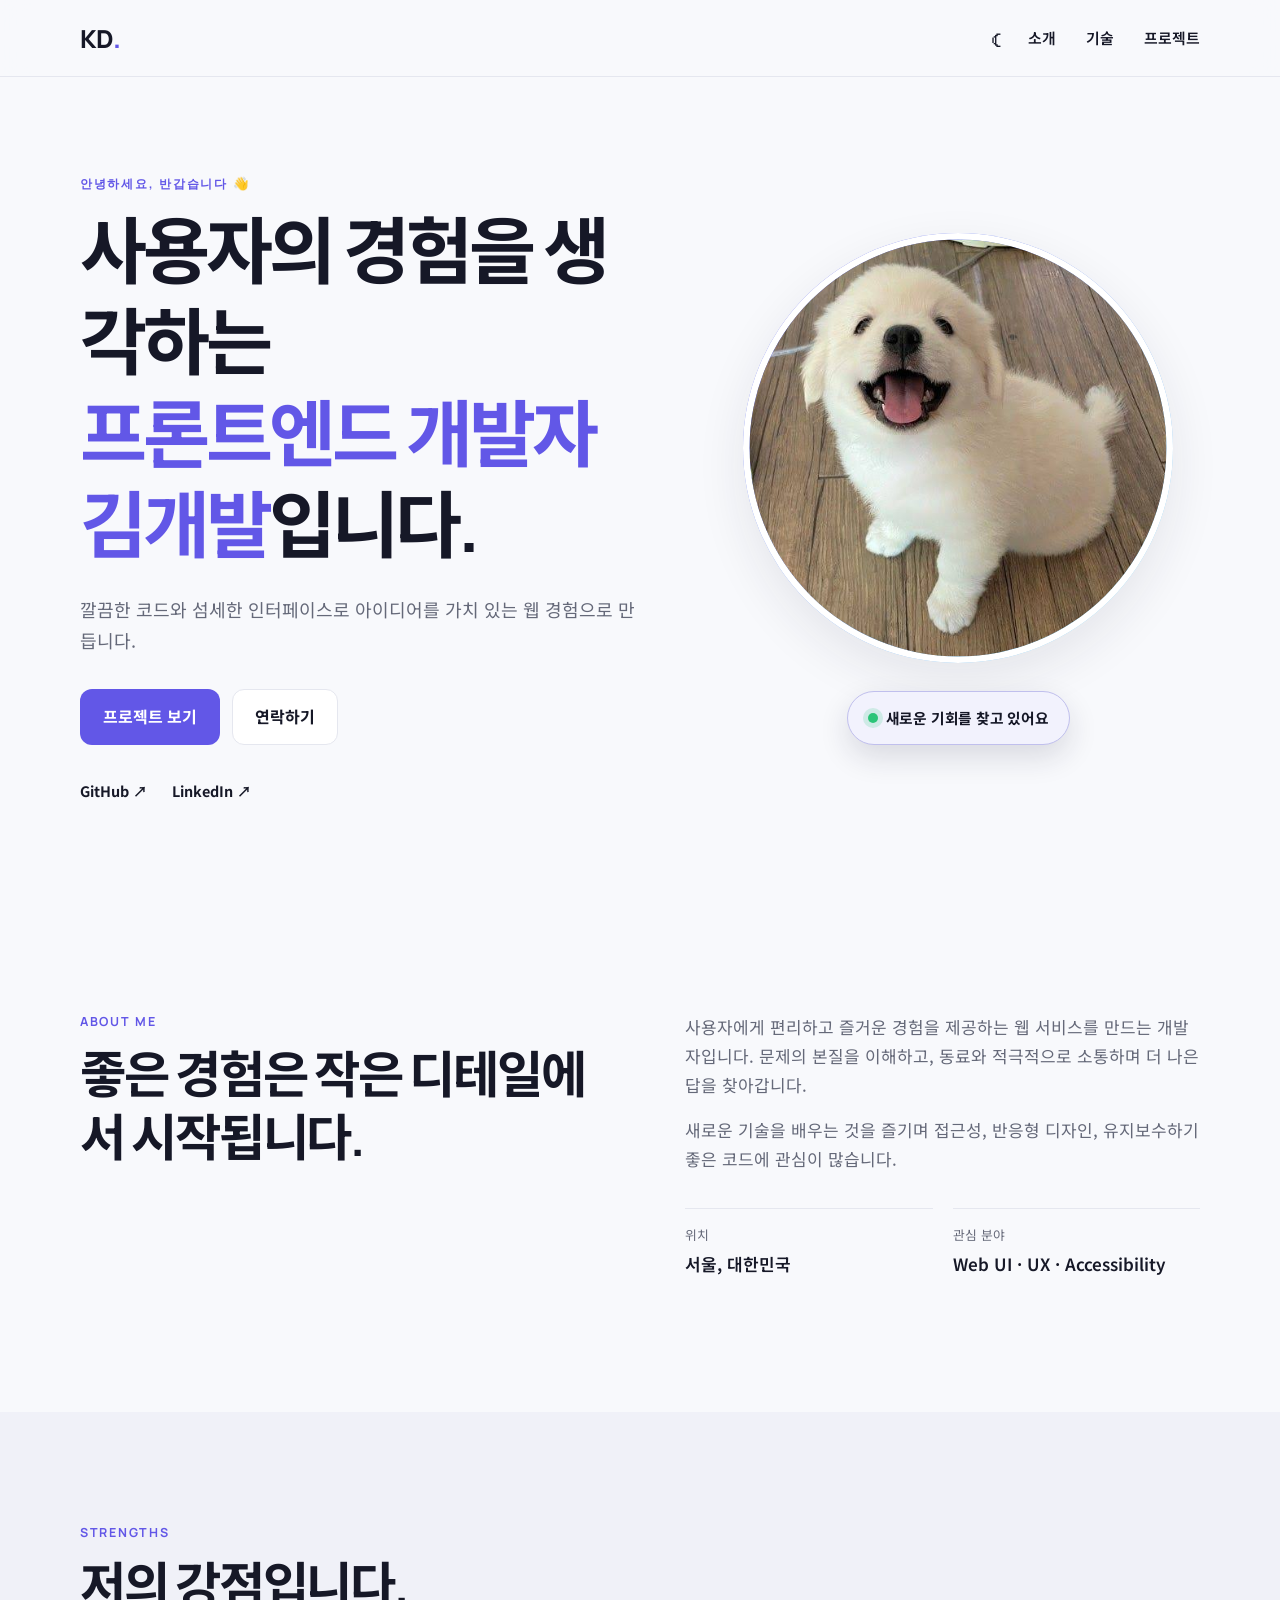
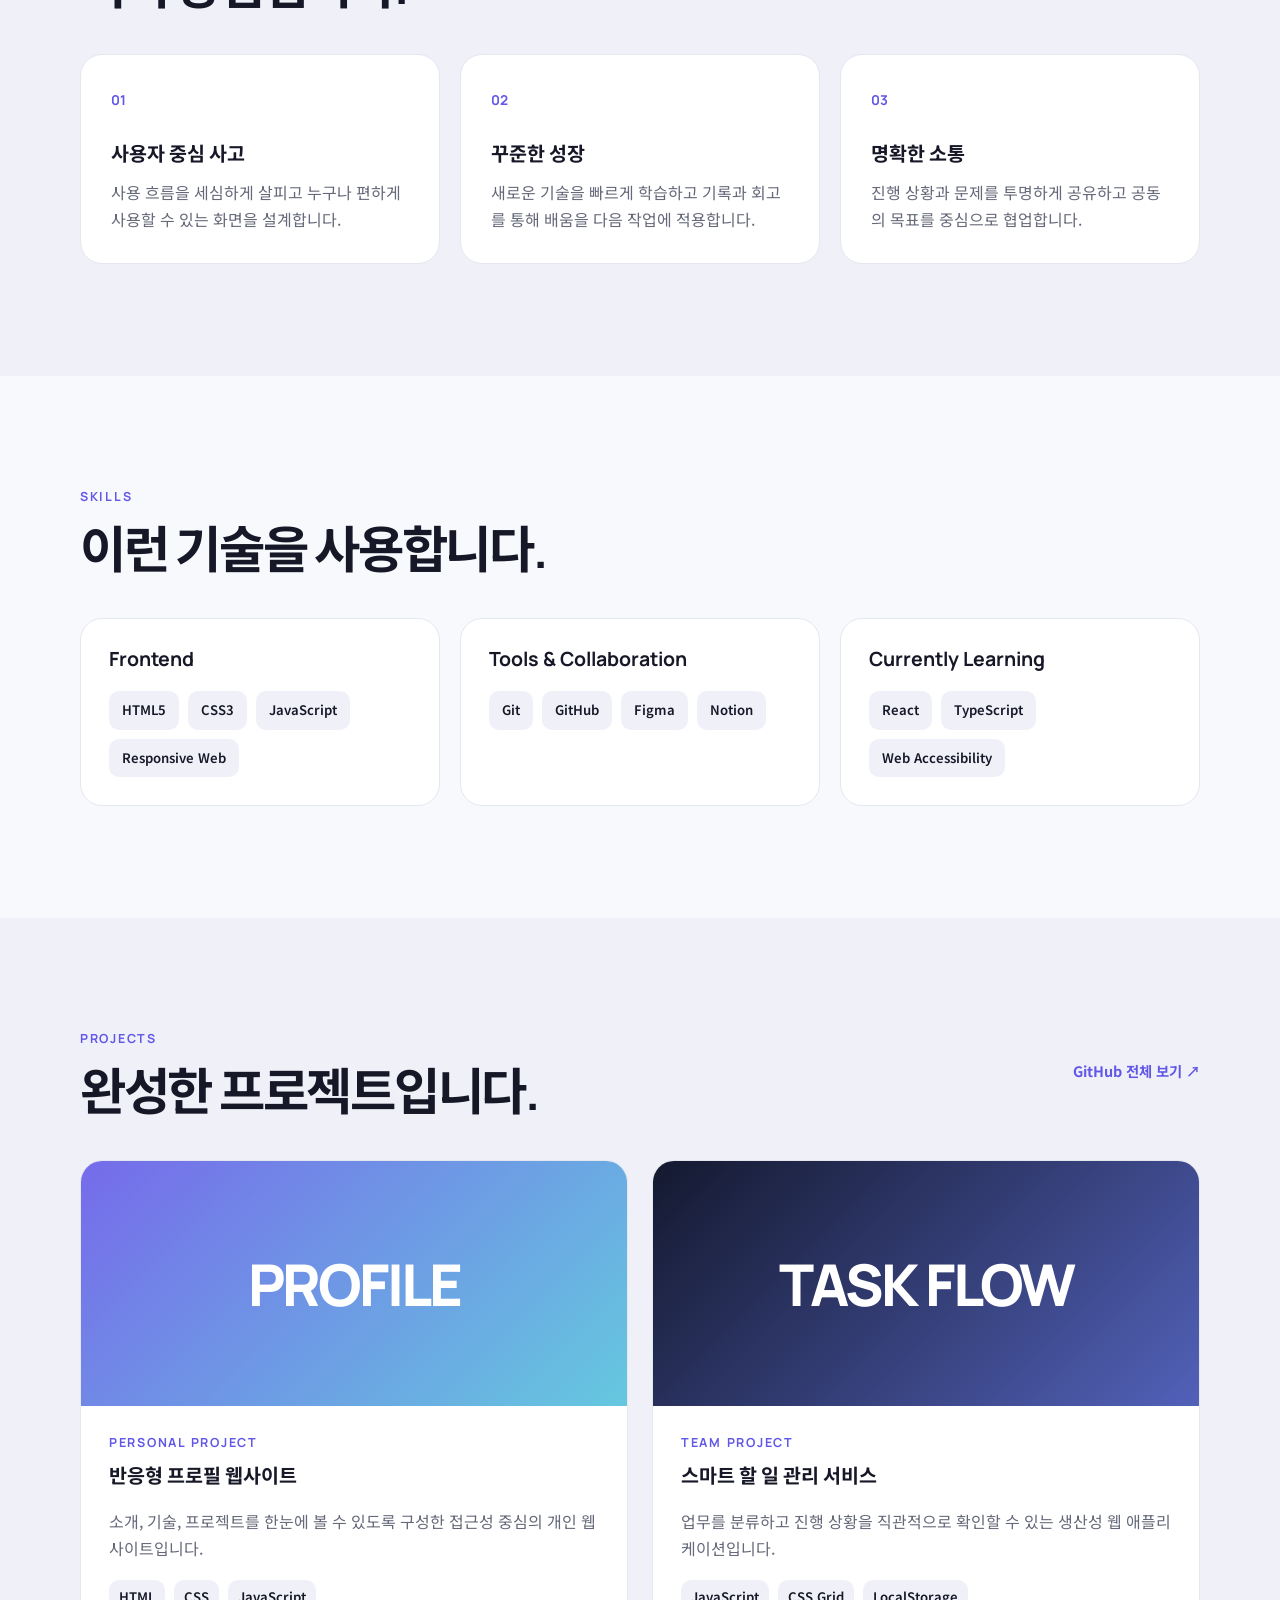
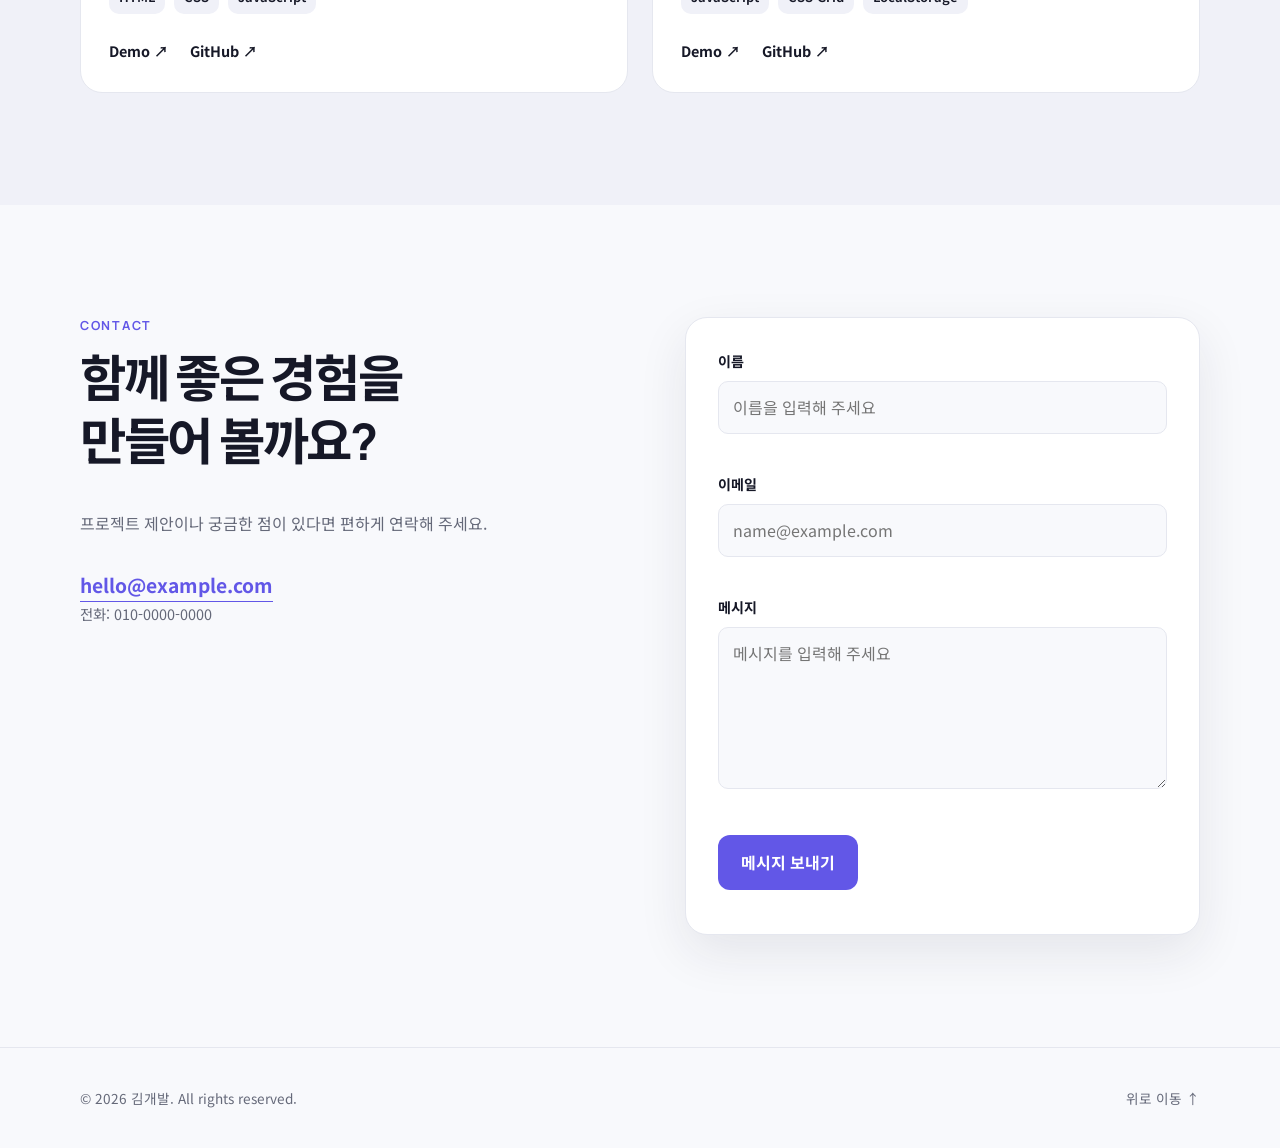
==== index.html @ 70e01d8c "Move GitHub Pages files to repository root" ====
<!doctype html>
<html lang="ko">
<head>
  <meta charset="UTF-8">
  <meta name="viewport" content="width=device-width, initial-scale=1.0">
  <meta name="description" content="프론트엔드 개발자 김개발의 개인 프로필과 프로젝트를 소개합니다.">
  <title>김개발 | Frontend Developer</title>
  <link rel="stylesheet" href="css/style.css">
  <script src="js/script.js" defer></script>
</head>
<body>
  <a class="skip-link" href="#main">본문으로 바로가기</a>
  <header class="site-header">
    <nav class="nav container" aria-label="주요 메뉴">
      <a class="logo" href="#home" aria-label="페이지 처음으로">KD<span>.</span></a>
      <button class="theme-toggle" type="button" aria-label="다크 모드로 변경" title="테마 변경">☾</button>
      <button class="menu-toggle" type="button" aria-expanded="false" aria-controls="nav-list">
        <span class="sr-only">메뉴 열기</span><span></span><span></span><span></span>
      </button>
      <ul class="nav-list" id="nav-list">
        <li><a href="about.html">소개</a></li>
        <li><a href="skills.html">기술</a></li>
        <li><a href="projects.html">프로젝트</a></li>
      </ul>
    </nav>
  </header>

  <main id="main">
    <section class="hero" id="home">
      <div class="container hero-grid">
        <div class="hero-copy">
          <p class="eyebrow">안녕하세요, 반갑습니다 👋</p>
          <h1>사용자의 경험을 생각하는<br><span>프론트엔드 개발자 김개발</span>입니다.</h1>
          <p class="hero-description">깔끔한 코드와 섬세한 인터페이스로 아이디어를 가치 있는 웹 경험으로 만듭니다.</p>
          <div class="hero-actions">
            <a class="button primary" href="#projects">프로젝트 보기</a>
            <a class="button secondary" href="#contact">연락하기</a>
          </div>
          <div class="social-links" aria-label="소셜 링크">
            <a href="https://github.com/your-id" target="_blank" rel="noreferrer">GitHub <span aria-hidden="true">↗</span></a>
            <a href="https://www.linkedin.com/" target="_blank" rel="noreferrer">LinkedIn <span aria-hidden="true">↗</span></a>
          </div>
        </div>
        <div class="profile-visual">
          <div class="profile-ring"><img class="profile-avatar" src="assets/images/profile.jpeg" alt="웃고 있는 흰색 강아지 프로필 사진"></div>
          <span class="status"><i></i> 새로운 기회를 찾고 있어요</span>
        </div>
      </div>
    </section>

    <section class="section" id="about">
      <div class="container two-column">
        <div><p class="section-label">ABOUT ME</p><h2>좋은 경험은 작은 디테일에서 시작됩니다.</h2></div>
        <div class="about-copy">
          <p>사용자에게 편리하고 즐거운 경험을 제공하는 웹 서비스를 만드는 개발자입니다. 문제의 본질을 이해하고, 동료와 적극적으로 소통하며 더 나은 답을 찾아갑니다.</p>
          <p>새로운 기술을 배우는 것을 즐기며 접근성, 반응형 디자인, 유지보수하기 좋은 코드에 관심이 많습니다.</p>
          <dl class="quick-info"><div><dt>위치</dt><dd>서울, 대한민국</dd></div><div><dt>관심 분야</dt><dd>Web UI · UX · Accessibility</dd></div></dl>
        </div>
      </div>
    </section>

    <section class="section tinted" id="strengths">
      <div class="container"><p class="section-label">STRENGTHS</p><h2>저의 강점입니다.</h2>
        <div class="card-grid strengths">
          <article class="card"><span class="card-number">01</span><h3>사용자 중심 사고</h3><p>사용 흐름을 세심하게 살피고 누구나 편하게 사용할 수 있는 화면을 설계합니다.</p></article>
          <article class="card"><span class="card-number">02</span><h3>꾸준한 성장</h3><p>새로운 기술을 빠르게 학습하고 기록과 회고를 통해 배움을 다음 작업에 적용합니다.</p></article>
          <article class="card"><span class="card-number">03</span><h3>명확한 소통</h3><p>진행 상황과 문제를 투명하게 공유하고 공동의 목표를 중심으로 협업합니다.</p></article>
        </div>
      </div>
    </section>

    <section class="section" id="skills">
      <div class="container"><p class="section-label">SKILLS</p><h2>이런 기술을 사용합니다.</h2>
        <div class="skill-groups">
          <article><h3>Frontend</h3><ul class="tag-list"><li>HTML5</li><li>CSS3</li><li>JavaScript</li><li>Responsive Web</li></ul></article>
          <article><h3>Tools & Collaboration</h3><ul class="tag-list"><li>Git</li><li>GitHub</li><li>Figma</li><li>Notion</li></ul></article>
          <article><h3>Currently Learning</h3><ul class="tag-list"><li>React</li><li>TypeScript</li><li>Web Accessibility</li></ul></article>
        </div>
      </div>
    </section>

    <section class="section tinted" id="projects">
      <div class="container"><p class="section-label">PROJECTS</p><div class="section-heading"><h2>완성한 프로젝트입니다.</h2><a href="https://github.com/your-id" target="_blank" rel="noreferrer">GitHub 전체 보기 ↗</a></div>
        <div class="project-grid">
          <article class="project-card"><div class="project-preview preview-one"><span>PROFILE</span></div><div class="project-body"><p class="project-type">PERSONAL PROJECT</p><h3>반응형 프로필 웹사이트</h3><p>소개, 기술, 프로젝트를 한눈에 볼 수 있도록 구성한 접근성 중심의 개인 웹사이트입니다.</p><ul class="tag-list small"><li>HTML</li><li>CSS</li><li>JavaScript</li></ul><div class="project-links"><a href="#home">Demo ↗</a><a href="https://github.com/your-id" target="_blank" rel="noreferrer">GitHub ↗</a></div></div></article>
          <article class="project-card"><div class="project-preview preview-two"><span>TASK FLOW</span></div><div class="project-body"><p class="project-type">TEAM PROJECT</p><h3>스마트 할 일 관리 서비스</h3><p>업무를 분류하고 진행 상황을 직관적으로 확인할 수 있는 생산성 웹 애플리케이션입니다.</p><ul class="tag-list small"><li>JavaScript</li><li>CSS Grid</li><li>LocalStorage</li></ul><div class="project-links"><a href="#projects">Demo ↗</a><a href="https://github.com/your-id" target="_blank" rel="noreferrer">GitHub ↗</a></div></div></article>
        </div>
      </div>
    </section>

    <section class="section contact" id="contact">
      <div class="container contact-grid">
        <div><p class="section-label">CONTACT</p><h2>함께 좋은 경험을<br>만들어 볼까요?</h2><p>프로젝트 제안이나 궁금한 점이 있다면 편하게 연락해 주세요.</p><a class="email-link" href="mailto:hello@example.com">hello@example.com</a><p class="contact-note">전화: 010-0000-0000</p></div>
        <form class="contact-form" id="contact-form" novalidate>
          <div class="field"><label for="name">이름</label><input id="name" name="name" type="text" autocomplete="name" placeholder="이름을 입력해 주세요" required><small class="error"></small></div>
          <div class="field"><label for="email">이메일</label><input id="email" name="email" type="email" autocomplete="email" placeholder="name@example.com" required><small class="error"></small></div>
          <div class="field"><label for="message">메시지</label><textarea id="message" name="message" rows="5" placeholder="메시지를 입력해 주세요" required></textarea><small class="error"></small></div>
          <button class="button primary" type="submit">메시지 보내기</button><p class="form-status" role="status" aria-live="polite"></p>
        </form>
      </div>
    </section>
  </main>

  <footer><div class="container footer-inner"><p>© <span id="year"></span> 김개발. All rights reserved.</p><a href="#home">위로 이동 ↑</a></div></footer>
</body>
</html>
---- css/style.css ----
@import url('https://fonts.googleapis.com/css2?family=Manrope:wght@500;600;700;800&family=Noto+Sans+KR:wght@400;500;600;700&display=swap');
:root{--bg:#f8f9fc;--surface:#fff;--text:#161827;--muted:#656979;--primary:#6257e7;--primary-dark:#493fc8;--line:#e5e7ef;--tint:#f0f1f8;--shadow:0 18px 50px rgba(29,31,58,.09);--radius:22px;--max:1120px}
[data-theme="dark"]{--bg:#10111a;--surface:#191b27;--text:#f4f5fb;--muted:#a8acbd;--primary:#928aff;--primary-dark:#aaa4ff;--line:#2b2e3d;--tint:#141620;--shadow:0 18px 50px rgba(0,0,0,.25)}
*{box-sizing:border-box}html{scroll-behavior:smooth;scroll-padding-top:80px}body{margin:0;background:var(--bg);color:var(--text);font-family:"Noto Sans KR",sans-serif;line-height:1.7}a{color:inherit;text-decoration:none}button,input,textarea{font:inherit}button{color:inherit}h1,h2,h3,p{margin-top:0}h1,h2,h3,.logo{font-family:Manrope,"Noto Sans KR",sans-serif;line-height:1.25}h1{font-size:clamp(2.35rem,5.7vw,4.85rem);letter-spacing:-.055em;margin-bottom:24px}h1 span{color:var(--primary)}h2{font-size:clamp(2rem,4vw,3.15rem);letter-spacing:-.045em;margin-bottom:38px}h3{font-size:1.22rem}.container{width:min(calc(100% - 40px),var(--max));margin:auto}.section{padding:112px 0}.tinted{background:var(--tint)}.section-label,.eyebrow,.project-type{font:700 .78rem Manrope,sans-serif;color:var(--primary);letter-spacing:.14em}.skip-link{position:fixed;z-index:100;top:8px;left:8px;background:var(--text);color:var(--bg);padding:10px;transform:translateY(-150%)}.skip-link:focus{transform:none}.site-header{position:sticky;top:0;z-index:20;background:color-mix(in srgb,var(--bg) 88%,transparent);border-bottom:1px solid var(--line);backdrop-filter:blur(14px)}.nav{height:76px;display:flex;align-items:center}.logo{font-size:1.55rem;font-weight:800;margin-right:auto}.logo span{color:var(--primary)}.nav-list{display:flex;gap:30px;list-style:none;margin:0 0 0 20px;padding:0;font-size:.93rem;font-weight:600}.nav-list a:hover,.nav-list a:focus-visible{color:var(--primary)}.theme-toggle,.menu-toggle{border:0;background:transparent;cursor:pointer}.theme-toggle{font-size:1.35rem;margin-left:25px}.menu-toggle{display:none;width:36px}.menu-toggle span:not(.sr-only){display:block;width:23px;height:2px;background:currentColor;margin:5px}.sr-only{position:absolute;width:1px;height:1px;overflow:hidden;clip:rect(0,0,0,0)}.hero{min-height:calc(100vh - 76px);display:grid;align-items:center;padding:85px 0}.hero-grid{display:grid;grid-template-columns:1.45fr .75fr;gap:80px;align-items:center}.hero-description{font-size:1.13rem;color:var(--muted);max-width:620px}.hero-actions{display:flex;gap:12px;margin:34px 0}.button{display:inline-flex;justify-content:center;align-items:center;border:1px solid transparent;border-radius:12px;padding:13px 22px;font-weight:700;cursor:pointer}.primary{background:var(--primary);color:#fff}.primary:hover{background:var(--primary-dark)}.secondary{border-color:var(--line);background:var(--surface)}.social-links{display:flex;gap:25px;font-size:.9rem;font-weight:700}.social-links a:hover{color:var(--primary)}.profile-visual{text-align:center}.profile-ring{width:min(330px,70vw);aspect-ratio:1;margin:auto;border-radius:42% 58% 61% 39% / 40% 41% 59% 60%;padding:12px;background:linear-gradient(135deg,var(--primary),#76d6ea);box-shadow:var(--shadow);animation:blob 9s ease-in-out infinite}.profile-avatar{height:100%;display:grid;place-items:center;border-radius:inherit;background:var(--surface);font:800 6rem Manrope;color:var(--primary)}.status{display:inline-flex;align-items:center;gap:8px;margin-top:25px;background:var(--surface);padding:10px 15px;border:1px solid var(--line);border-radius:30px;font-size:.8rem;box-shadow:var(--shadow)}.status i{width:8px;height:8px;border-radius:50%;background:#2bc478}.two-column{display:grid;grid-template-columns:1fr 1fr;gap:90px}.about-copy{font-size:1.06rem;color:var(--muted)}.quick-info{display:grid;grid-template-columns:1fr 1fr;gap:20px;margin-top:34px}.quick-info div{border-top:1px solid var(--line);padding-top:15px}.quick-info dt{font-size:.8rem}.quick-info dd{margin:4px 0;color:var(--text);font-weight:600}.card-grid{display:grid;grid-template-columns:repeat(3,1fr);gap:20px}.card{padding:30px;background:var(--surface);border:1px solid var(--line);border-radius:var(--radius);transition:.25s}.card:hover{transform:translateY(-6px);box-shadow:var(--shadow)}.card-number{color:var(--primary);font:700 .85rem Manrope}.card h3{margin:30px 0 12px}.card p{color:var(--muted);margin:0}.skill-groups{display:grid;grid-template-columns:repeat(3,1fr);gap:20px}.skill-groups article{padding:28px;border:1px solid var(--line);border-radius:var(--radius);background:var(--surface)}.tag-list{display:flex;flex-wrap:wrap;gap:9px;list-style:none;margin:18px 0 0;padding:0}.tag-list li{padding:8px 13px;border-radius:10px;background:var(--tint);font-size:.82rem;font-weight:600}.section-heading{display:flex;justify-content:space-between;align-items:start}.section-heading a{font-size:.9rem;color:var(--primary);font-weight:700}.project-grid{display:grid;grid-template-columns:repeat(2,1fr);gap:24px}.project-card{overflow:hidden;background:var(--surface);border:1px solid var(--line);border-radius:var(--radius)}.project-preview{height:245px;display:grid;place-items:center;font:800 clamp(2rem,5vw,3.6rem) Manrope;color:#fff;letter-spacing:-.05em}.preview-one{background:linear-gradient(135deg,#766bea,#65c8df)}.preview-two{background:linear-gradient(135deg,#14192f,#5261b9)}.project-body{padding:28px}.project-body>p:not(.project-type){color:var(--muted)}.small li{padding:6px 10px}.project-links{display:flex;gap:22px;margin-top:25px;font-weight:700;font-size:.9rem}.project-links a:hover{color:var(--primary)}.contact-grid{display:grid;grid-template-columns:1fr 1fr;gap:90px}.contact-grid>div>p:not(.section-label){color:var(--muted)}.email-link{display:inline-block;font-size:1.2rem;font-weight:700;color:var(--primary);border-bottom:1px solid;margin-top:15px}.contact-note{font-size:.9rem}.contact-form{background:var(--surface);padding:32px;border:1px solid var(--line);border-radius:var(--radius);box-shadow:var(--shadow)}.field{margin-bottom:19px}.field label{display:block;margin-bottom:7px;font-size:.88rem;font-weight:700}.field input,.field textarea{width:100%;border:1px solid var(--line);background:var(--bg);color:var(--text);border-radius:10px;padding:12px 14px;outline:none}.field input:focus,.field textarea:focus{border-color:var(--primary);box-shadow:0 0 0 3px color-mix(in srgb,var(--primary) 18%,transparent)}.field textarea{resize:vertical}.error{display:block;min-height:20px;color:#d83c4c;font-size:.76rem}.invalid{border-color:#d83c4c!important}.form-status{margin:12px 0 0;font-size:.84rem;color:var(--primary)}footer{border-top:1px solid var(--line)}.footer-inner{min-height:100px;display:flex;justify-content:space-between;align-items:center;color:var(--muted);font-size:.85rem}.footer-inner p{margin:0}:focus-visible{outline:3px solid color-mix(in srgb,var(--primary) 55%,transparent);outline-offset:3px}@keyframes blob{50%{border-radius:58% 42% 37% 63% / 55% 57% 43% 45%}}
@media(max-width:800px){.section{padding:78px 0}.hero-grid,.two-column,.contact-grid{grid-template-columns:1fr;gap:45px}.hero-copy{text-align:center}.hero-description{margin-inline:auto}.hero-actions,.social-links{justify-content:center}.profile-visual{order:-1}.profile-ring{width:210px}.profile-avatar{font-size:4rem}.card-grid,.skill-groups{grid-template-columns:1fr}.project-grid{grid-template-columns:1fr}.menu-toggle{display:block;margin-left:10px}.nav-list{display:none;position:absolute;top:76px;left:0;width:100%;margin:0;padding:18px 20px 25px;background:var(--bg);border-bottom:1px solid var(--line);flex-direction:column;gap:6px}.nav-list.open{display:flex}.nav-list a{display:block;padding:10px}.theme-toggle{margin-left:0}.section-heading{display:block}.section-heading a{display:inline-block;margin:-18px 0 32px}.quick-info{grid-template-columns:1fr}.project-preview{height:190px}}
@media(prefers-reduced-motion:reduce){html{scroll-behavior:auto}*,*::before,*::after{animation:none!important;transition:none!important}}
.profile-avatar{display:block;width:100%;height:100%;border:8px solid var(--surface);border-radius:inherit;background:var(--surface);object-fit:cover;object-position:center;font-size:0}

/* Profile image emphasis */
.hero-grid{grid-template-columns:1.15fr 1fr}
.profile-visual{display:flex;flex-direction:column;align-items:center;justify-content:center;width:100%}
.profile-ring{width:min(430px,38vw);padding:14px;overflow:hidden;animation:none;border-radius:50%}
.profile-avatar{object-position:50% 50%;transform:scale(1.08);border-radius:50%}
.status{position:relative;z-index:1;margin-top:28px;padding:13px 20px;border:1px solid color-mix(in srgb,var(--primary) 28%,var(--line));background:color-mix(in srgb,var(--surface) 92%,var(--primary));color:var(--text);font-size:.92rem;font-weight:700;letter-spacing:-.015em;box-shadow:0 12px 30px rgba(29,31,58,.14)}
.status i{width:10px;height:10px;box-shadow:0 0 0 5px color-mix(in srgb,#2bc478 18%,transparent)}

@media(max-width:800px){
  .profile-ring{width:min(320px,82vw)}
  .status{margin-top:22px;padding:11px 17px;font-size:.84rem}
}

/* Mobile layout */
@media(max-width:800px){
  html{scroll-padding-top:68px}
  .container{width:min(calc(100% - 32px),var(--max))}
  .nav{height:68px}
  .nav-list{top:68px;max-height:calc(100vh - 68px);overflow-y:auto;box-shadow:0 14px 30px rgba(29,31,58,.1)}
  .nav-list a{padding:12px 8px;font-size:1rem}
  .theme-toggle,.menu-toggle{min-width:44px;min-height:44px;display:grid;place-items:center}
  .menu-toggle span:not(.sr-only){grid-column:1;grid-row:1;margin:0}
  .menu-toggle span:not(.sr-only):nth-of-type(2){transform:translateY(-7px)}
  .menu-toggle span:not(.sr-only):nth-of-type(4){transform:translateY(7px)}
  .hero{min-height:auto;padding:54px 0 72px}
  .hero-grid{gap:35px}
  .profile-visual{order:0}
  .hero-copy{order:1}
  h1{font-size:clamp(2.05rem,10vw,3.15rem);line-height:1.3;word-break:keep-all}
  h2{font-size:clamp(1.75rem,8vw,2.45rem);margin-bottom:28px;word-break:keep-all}
  .hero-description{font-size:1rem;word-break:keep-all}
  .hero-actions{width:100%;margin:28px 0 24px}
  .hero-actions .button{flex:1;min-height:48px}
  .profile-ring{width:min(300px,78vw)}
  .profile-avatar{transform:scale(1.05)}
  .status{max-width:calc(100vw - 40px);justify-content:center;text-align:center}
  .section{padding:70px 0}
  .two-column,.contact-grid{gap:25px}
  .card,.skill-groups article,.project-body,.contact-form{padding:24px}
  .project-preview{height:180px}
  .project-links{flex-wrap:wrap}
  .contact-form .button{width:100%;min-height:48px}
  .footer-inner{min-height:110px;flex-direction:column;justify-content:center;gap:8px;text-align:center}
}

@media(max-width:480px){
  .container{width:min(calc(100% - 24px),var(--max))}
  .logo{font-size:1.35rem}
  .theme-toggle{margin-left:4px}
  .hero{padding-top:40px}
  .profile-ring{width:min(250px,74vw);padding:10px}
  .status{margin-top:18px;font-size:.79rem}
  .hero-actions{flex-direction:column}
  .social-links{gap:18px;flex-wrap:wrap}
  .quick-info{gap:12px}
  .card,.skill-groups article,.project-body,.contact-form{padding:20px}
  .tag-list{gap:7px}
  .tag-list li{padding:7px 10px}
  .project-preview{height:150px}
}

.nav-list a[aria-current="page"]{color:var(--primary)}
.sub-hero{padding:110px 0 80px;background:var(--tint);border-bottom:1px solid var(--line)}
.sub-hero h1{margin-bottom:18px}
.sub-hero p:last-child{max-width:650px;margin-bottom:0;color:var(--muted);font-size:1.08rem}
.skill-groups h2{margin:12px 0 18px;font-size:1.55rem}
.skill-groups article>p:not(.section-label){color:var(--muted)}
@media(max-width:800px){.sub-hero{padding:70px 0 55px}.sub-hero p:last-child{font-size:1rem}}
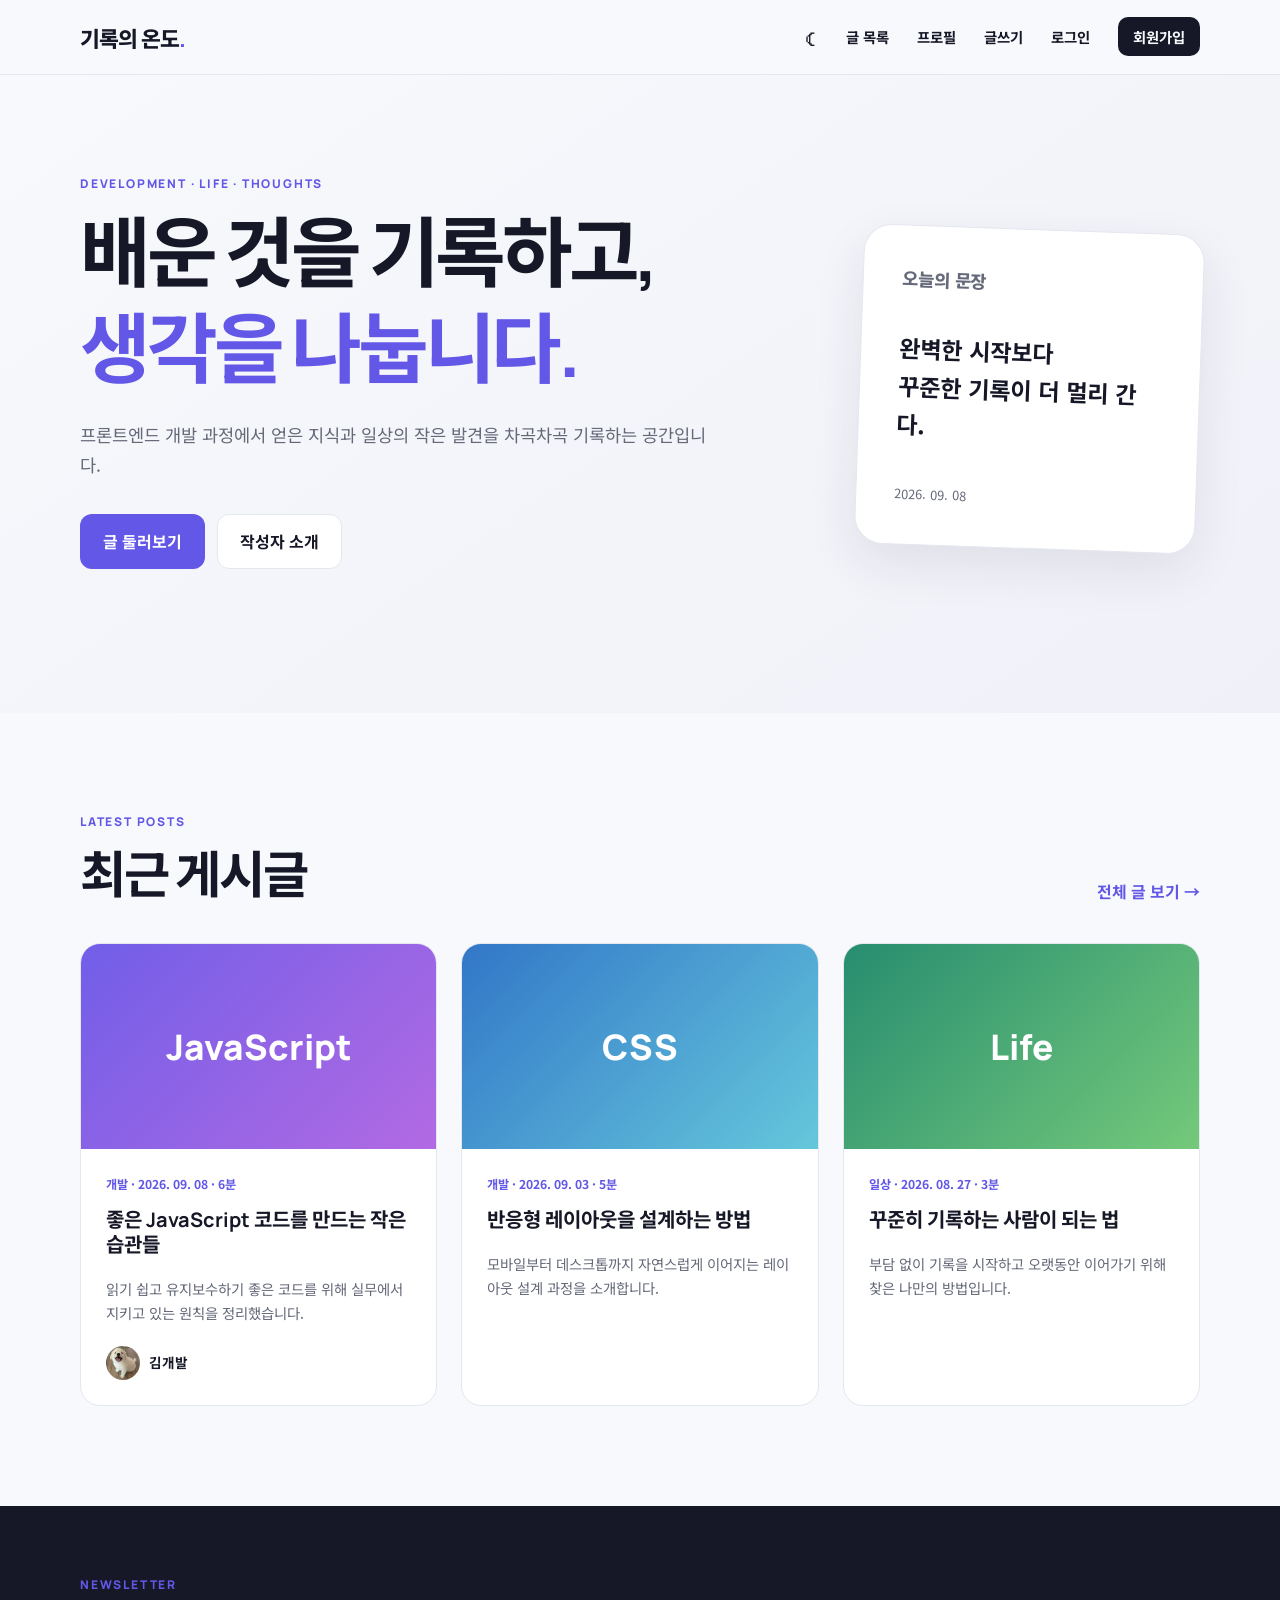
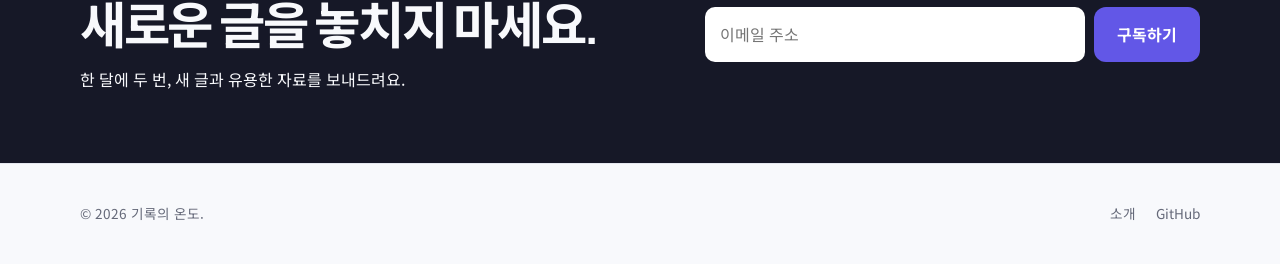
==== commit d5a5cb3f: "Rebuild site as personal blog" ====
--- a/index.html
+++ b/index.html
@@ -1,106 +1 @@
-<!doctype html>
-<html lang="ko">
-<head>
-  <meta charset="UTF-8">
-  <meta name="viewport" content="width=device-width, initial-scale=1.0">
-  <meta name="description" content="프론트엔드 개발자 김개발의 개인 프로필과 프로젝트를 소개합니다.">
-  <title>김개발 | Frontend Developer</title>
-  <link rel="stylesheet" href="css/style.css">
-  <script src="js/script.js" defer></script>
-</head>
-<body>
-  <a class="skip-link" href="#main">본문으로 바로가기</a>
-  <header class="site-header">
-    <nav class="nav container" aria-label="주요 메뉴">
-      <a class="logo" href="#home" aria-label="페이지 처음으로">KD<span>.</span></a>
-      <button class="theme-toggle" type="button" aria-label="다크 모드로 변경" title="테마 변경">☾</button>
-      <button class="menu-toggle" type="button" aria-expanded="false" aria-controls="nav-list">
-        <span class="sr-only">메뉴 열기</span><span></span><span></span><span></span>
-      </button>
-      <ul class="nav-list" id="nav-list">
-        <li><a href="about.html">소개</a></li>
-        <li><a href="skills.html">기술</a></li>
-        <li><a href="projects.html">프로젝트</a></li>
-      </ul>
-    </nav>
-  </header>
-
-  <main id="main">
-    <section class="hero" id="home">
-      <div class="container hero-grid">
-        <div class="hero-copy">
-          <p class="eyebrow">안녕하세요, 반갑습니다 👋</p>
-          <h1>사용자의 경험을 생각하는<br><span>프론트엔드 개발자 김개발</span>입니다.</h1>
-          <p class="hero-description">깔끔한 코드와 섬세한 인터페이스로 아이디어를 가치 있는 웹 경험으로 만듭니다.</p>
-          <div class="hero-actions">
-            <a class="button primary" href="#projects">프로젝트 보기</a>
-            <a class="button secondary" href="#contact">연락하기</a>
-          </div>
-          <div class="social-links" aria-label="소셜 링크">
-            <a href="https://github.com/your-id" target="_blank" rel="noreferrer">GitHub <span aria-hidden="true">↗</span></a>
-            <a href="https://www.linkedin.com/" target="_blank" rel="noreferrer">LinkedIn <span aria-hidden="true">↗</span></a>
-          </div>
-        </div>
-        <div class="profile-visual">
-          <div class="profile-ring"><img class="profile-avatar" src="assets/images/profile.jpeg" alt="웃고 있는 흰색 강아지 프로필 사진"></div>
-          <span class="status"><i></i> 새로운 기회를 찾고 있어요</span>
-        </div>
-      </div>
-    </section>
-
-    <section class="section" id="about">
-      <div class="container two-column">
-        <div><p class="section-label">ABOUT ME</p><h2>좋은 경험은 작은 디테일에서 시작됩니다.</h2></div>
-        <div class="about-copy">
-          <p>사용자에게 편리하고 즐거운 경험을 제공하는 웹 서비스를 만드는 개발자입니다. 문제의 본질을 이해하고, 동료와 적극적으로 소통하며 더 나은 답을 찾아갑니다.</p>
-          <p>새로운 기술을 배우는 것을 즐기며 접근성, 반응형 디자인, 유지보수하기 좋은 코드에 관심이 많습니다.</p>
-          <dl class="quick-info"><div><dt>위치</dt><dd>서울, 대한민국</dd></div><div><dt>관심 분야</dt><dd>Web UI · UX · Accessibility</dd></div></dl>
-        </div>
-      </div>
-    </section>
-
-    <section class="section tinted" id="strengths">
-      <div class="container"><p class="section-label">STRENGTHS</p><h2>저의 강점입니다.</h2>
-        <div class="card-grid strengths">
-          <article class="card"><span class="card-number">01</span><h3>사용자 중심 사고</h3><p>사용 흐름을 세심하게 살피고 누구나 편하게 사용할 수 있는 화면을 설계합니다.</p></article>
-          <article class="card"><span class="card-number">02</span><h3>꾸준한 성장</h3><p>새로운 기술을 빠르게 학습하고 기록과 회고를 통해 배움을 다음 작업에 적용합니다.</p></article>
-          <article class="card"><span class="card-number">03</span><h3>명확한 소통</h3><p>진행 상황과 문제를 투명하게 공유하고 공동의 목표를 중심으로 협업합니다.</p></article>
-        </div>
-      </div>
-    </section>
-
-    <section class="section" id="skills">
-      <div class="container"><p class="section-label">SKILLS</p><h2>이런 기술을 사용합니다.</h2>
-        <div class="skill-groups">
-          <article><h3>Frontend</h3><ul class="tag-list"><li>HTML5</li><li>CSS3</li><li>JavaScript</li><li>Responsive Web</li></ul></article>
-          <article><h3>Tools & Collaboration</h3><ul class="tag-list"><li>Git</li><li>GitHub</li><li>Figma</li><li>Notion</li></ul></article>
-          <article><h3>Currently Learning</h3><ul class="tag-list"><li>React</li><li>TypeScript</li><li>Web Accessibility</li></ul></article>
-        </div>
-      </div>
-    </section>
-
-    <section class="section tinted" id="projects">
-      <div class="container"><p class="section-label">PROJECTS</p><div class="section-heading"><h2>완성한 프로젝트입니다.</h2><a href="https://github.com/your-id" target="_blank" rel="noreferrer">GitHub 전체 보기 ↗</a></div>
-        <div class="project-grid">
-          <article class="project-card"><div class="project-preview preview-one"><span>PROFILE</span></div><div class="project-body"><p class="project-type">PERSONAL PROJECT</p><h3>반응형 프로필 웹사이트</h3><p>소개, 기술, 프로젝트를 한눈에 볼 수 있도록 구성한 접근성 중심의 개인 웹사이트입니다.</p><ul class="tag-list small"><li>HTML</li><li>CSS</li><li>JavaScript</li></ul><div class="project-links"><a href="#home">Demo ↗</a><a href="https://github.com/your-id" target="_blank" rel="noreferrer">GitHub ↗</a></div></div></article>
-          <article class="project-card"><div class="project-preview preview-two"><span>TASK FLOW</span></div><div class="project-body"><p class="project-type">TEAM PROJECT</p><h3>스마트 할 일 관리 서비스</h3><p>업무를 분류하고 진행 상황을 직관적으로 확인할 수 있는 생산성 웹 애플리케이션입니다.</p><ul class="tag-list small"><li>JavaScript</li><li>CSS Grid</li><li>LocalStorage</li></ul><div class="project-links"><a href="#projects">Demo ↗</a><a href="https://github.com/your-id" target="_blank" rel="noreferrer">GitHub ↗</a></div></div></article>
-        </div>
-      </div>
-    </section>
-
-    <section class="section contact" id="contact">
-      <div class="container contact-grid">
-        <div><p class="section-label">CONTACT</p><h2>함께 좋은 경험을<br>만들어 볼까요?</h2><p>프로젝트 제안이나 궁금한 점이 있다면 편하게 연락해 주세요.</p><a class="email-link" href="mailto:hello@example.com">hello@example.com</a><p class="contact-note">전화: 010-0000-0000</p></div>
-        <form class="contact-form" id="contact-form" novalidate>
-          <div class="field"><label for="name">이름</label><input id="name" name="name" type="text" autocomplete="name" placeholder="이름을 입력해 주세요" required><small class="error"></small></div>
-          <div class="field"><label for="email">이메일</label><input id="email" name="email" type="email" autocomplete="email" placeholder="name@example.com" required><small class="error"></small></div>
-          <div class="field"><label for="message">메시지</label><textarea id="message" name="message" rows="5" placeholder="메시지를 입력해 주세요" required></textarea><small class="error"></small></div>
-          <button class="button primary" type="submit">메시지 보내기</button><p class="form-status" role="status" aria-live="polite"></p>
-        </form>
-      </div>
-    </section>
-  </main>
-
-  <footer><div class="container footer-inner"><p>© <span id="year"></span> 김개발. All rights reserved.</p><a href="#home">위로 이동 ↑</a></div></footer>
-</body>
-</html>
+<!doctype html><html lang="ko"><head><meta charset="UTF-8"><meta name="viewport" content="width=device-width,initial-scale=1"><meta name="description" content="개발과 일상의 배움을 기록하는 김개발의 블로그"><title>기록의 온도 | 김개발 블로그</title><link rel="stylesheet" href="css/style.css"><script src="js/script.js" defer></script></head><body><a class="skip-link" href="#main">본문으로 바로가기</a><div data-header></div><main id="main"><section class="blog-hero"><div class="container blog-hero-grid"><div><p class="blog-kicker">DEVELOPMENT · LIFE · THOUGHTS</p><h1>배운 것을 기록하고,<br><span>생각을 나눕니다.</span></h1><p>프론트엔드 개발 과정에서 얻은 지식과 일상의 작은 발견을 차곡차곡 기록하는 공간입니다.</p><div class="hero-actions"><a class="button primary" href="posts.html">글 둘러보기</a><a class="button secondary" href="profile.html">작성자 소개</a></div></div><div class="hero-note"><p>오늘의 문장</p><blockquote>완벽한 시작보다<br>꾸준한 기록이 더 멀리 간다.</blockquote><span>2026. 09. 08</span></div></div></section><section class="blog-section"><div class="container"><div class="blog-section-head"><div><p class="blog-kicker">LATEST POSTS</p><h2>최근 게시글</h2></div><a href="posts.html">전체 글 보기 →</a></div><div class="post-grid"><article class="post-card featured"><a href="post-detail.html"><div class="post-cover cover-purple"><span>JavaScript</span></div><div class="post-content"><p class="post-meta">개발 · 2026. 09. 08 · 6분</p><h3>좋은 JavaScript 코드를 만드는 작은 습관들</h3><p>읽기 쉽고 유지보수하기 좋은 코드를 위해 실무에서 지키고 있는 원칙을 정리했습니다.</p><div class="post-author"><img src="assets/images/profile.jpeg" alt=""><span>김개발</span></div></div></a></article><article class="post-card"><a href="post-detail.html"><div class="post-cover cover-blue"><span>CSS</span></div><div class="post-content"><p class="post-meta">개발 · 2026. 09. 03 · 5분</p><h3>반응형 레이아웃을 설계하는 방법</h3><p>모바일부터 데스크톱까지 자연스럽게 이어지는 레이아웃 설계 과정을 소개합니다.</p></div></a></article><article class="post-card"><a href="post-detail.html"><div class="post-cover cover-green"><span>Life</span></div><div class="post-content"><p class="post-meta">일상 · 2026. 08. 27 · 3분</p><h3>꾸준히 기록하는 사람이 되는 법</h3><p>부담 없이 기록을 시작하고 오랫동안 이어가기 위해 찾은 나만의 방법입니다.</p></div></a></article></div></div></section><section class="newsletter"><div class="container newsletter-inner"><div><p class="blog-kicker">NEWSLETTER</p><h2>새로운 글을 놓치지 마세요.</h2><p>한 달에 두 번, 새 글과 유용한 자료를 보내드려요.</p></div><form class="subscribe-form"><label class="sr-only" for="subscribe-email">이메일</label><input id="subscribe-email" type="email" placeholder="이메일 주소" required><button class="button primary" type="submit">구독하기</button></form></div></section></main><div data-footer></div></body></html>
--- a/css/style.css
+++ b/css/style.css
@@ -74,3 +74,17 @@
 .skill-groups h2{margin:12px 0 18px;font-size:1.55rem}
 .skill-groups article>p:not(.section-label){color:var(--muted)}
 @media(max-width:800px){.sub-hero{padding:70px 0 55px}.sub-hero p:last-child{font-size:1rem}}
+
+/* Personal blog */
+.blog-header{position:sticky;top:0;z-index:30;background:color-mix(in srgb,var(--bg) 92%,transparent);border-bottom:1px solid var(--line);backdrop-filter:blur(14px)}
+.blog-nav{height:74px;display:flex;align-items:center}.blog-logo{margin-right:auto;font:800 1.35rem Manrope,"Noto Sans KR";letter-spacing:-.04em}.blog-logo span,.blog-hero h1 span{color:var(--primary)}
+.blog-nav-list{display:flex;align-items:center;gap:28px;margin:0 0 0 24px;padding:0;list-style:none;font-size:.9rem;font-weight:700}.blog-nav-list a:hover{color:var(--primary)}.nav-cta{padding:9px 15px;border-radius:10px;background:var(--text);color:var(--bg)!important}
+.blog-kicker{font:800 .75rem Manrope,sans-serif;letter-spacing:.15em;color:var(--primary)}.blog-hero{padding:100px 0 110px;background:linear-gradient(145deg,var(--bg),var(--tint))}.blog-hero-grid{display:grid;grid-template-columns:1.35fr .65fr;gap:70px;align-items:center}.blog-hero h1{font-size:clamp(2.7rem,6vw,5.5rem)}.blog-hero-grid>div>p:not(.blog-kicker){max-width:630px;color:var(--muted);font-size:1.1rem}.hero-note{padding:38px;border:1px solid var(--line);border-radius:28px;background:var(--surface);box-shadow:var(--shadow);transform:rotate(2deg)}.hero-note p{color:var(--primary);font-size:.8rem;font-weight:800}.hero-note blockquote{margin:35px 0;font-size:1.45rem;font-weight:700;line-height:1.65}.hero-note span{color:var(--muted);font-size:.8rem}
+.blog-section{padding:100px 0}.blog-section-head{display:flex;align-items:end;justify-content:space-between;margin-bottom:38px}.blog-section-head h2{margin:0}.blog-section-head>a{color:var(--primary);font-weight:700}.post-grid{display:grid;grid-template-columns:repeat(3,1fr);gap:24px}.post-card{overflow:hidden;border:1px solid var(--line);border-radius:20px;background:var(--surface);transition:.25s}.post-card:hover{transform:translateY(-6px);box-shadow:var(--shadow)}.post-cover{height:205px;display:grid;place-items:center;color:#fff;font:800 2.2rem Manrope}.cover-purple{background:linear-gradient(135deg,#715ee8,#b26ae3)}.cover-blue{background:linear-gradient(135deg,#3277c8,#65c7db)}.cover-green{background:linear-gradient(135deg,#278d70,#74c97a)}.post-content{padding:25px}.post-meta{color:var(--primary)!important;font-size:.76rem!important;font-weight:700}.post-content h3{font-size:1.25rem}.post-content>p{color:var(--muted);font-size:.9rem}.post-author{display:flex;align-items:center;gap:9px;margin-top:20px;font-size:.85rem;font-weight:700}.post-author img,.article-author img{width:34px;height:34px;border-radius:50%;object-fit:cover}.newsletter{padding:70px 0;background:var(--text);color:var(--bg)}.newsletter-inner{display:flex;justify-content:space-between;align-items:center;gap:50px}.newsletter h2{margin:0 0 10px}.newsletter p{margin-bottom:0}.subscribe-form{display:flex;gap:9px;min-width:400px}.subscribe-form input{flex:1;padding:13px 15px;border:0;border-radius:10px}.blog-footer{border-top:1px solid var(--line)}.blog-footer .footer-inner div{display:flex;gap:20px}
+.simple-header{height:80px;display:flex;align-items:center;justify-content:space-between}.simple-header>a:last-child{font-size:.85rem}.auth-page{background:linear-gradient(145deg,var(--bg),var(--tint));min-height:100vh}.auth-main{min-height:calc(100vh - 80px);display:grid;place-items:center;padding:40px 20px 80px}.auth-card{width:min(100%,470px);padding:42px;border:1px solid var(--line);border-radius:24px;background:var(--surface);box-shadow:var(--shadow)}.auth-card h1{margin:8px 0;font-size:2.5rem}.auth-intro{color:var(--muted);margin-bottom:30px}.full{width:100%;min-height:50px}.check-row{display:flex;gap:8px;align-items:flex-start;margin:2px 0 22px;color:var(--muted);font-size:.82rem}.check-row input{margin-top:5px}.label-row{display:flex;justify-content:space-between}.label-row a{color:var(--primary);font-size:.78rem}
+.profile-header,.page-title{padding:90px 0;background:var(--tint);border-bottom:1px solid var(--line)}.profile-header-inner{display:grid;grid-template-columns:260px 1fr;gap:60px;align-items:center}.profile-header-inner>img{width:260px;height:260px;border-radius:50%;object-fit:cover;border:10px solid var(--surface);box-shadow:var(--shadow)}.profile-header h1,.page-title h1{font-size:clamp(2.4rem,5vw,4.3rem);margin:12px 0 18px}.profile-header-inner>div>p:not(.blog-kicker),.page-title p:last-child{color:var(--muted);max-width:620px}.profile-links{display:flex;gap:20px;margin-top:24px;color:var(--primary);font-size:.88rem;font-weight:700}.profile-body{display:grid;grid-template-columns:1.5fr .7fr;gap:80px}.profile-body article{font-size:1.05rem;color:var(--muted)}.profile-body aside{padding:28px;border-radius:18px;background:var(--tint)}.profile-body aside h3:not(:first-child){margin-top:30px}.profile-body aside p{color:var(--muted)}
+.filter-bar{display:flex;justify-content:space-between;gap:20px;margin-bottom:36px}.filter-tabs{display:flex;gap:7px}.filter-tabs button{border:1px solid var(--line);border-radius:30px;padding:9px 17px;background:var(--surface);cursor:pointer}.filter-tabs button.active{background:var(--text);color:var(--bg)}#post-search{width:260px;padding:10px 14px;border:1px solid var(--line);border-radius:10px;background:var(--surface);color:var(--text)}.post-list article{border-top:1px solid var(--line);padding:30px 0}.post-list article:last-child{border-bottom:1px solid var(--line)}.post-list article>a{display:grid;grid-template-columns:180px 1fr;gap:30px;align-items:center}.list-cover{height:130px;border-radius:14px;display:grid;place-items:center;color:#fff;font:800 1.8rem Manrope}.post-list h2{margin:6px 0 9px;font-size:1.55rem}.post-list p{margin-bottom:0;color:var(--muted)}.empty-state{text-align:center;padding:80px;color:var(--muted)}
+.article-header{max-width:820px;padding-top:85px;padding-bottom:55px}.back-link{display:inline-block;margin-bottom:45px;color:var(--muted)}.article-header h1{font-size:clamp(2.4rem,5.5vw,4.4rem);margin:14px 0 24px}.article-lead{font-size:1.2rem;color:var(--muted)}.article-author{display:flex;gap:10px;align-items:center;margin-top:30px}.article-author div{display:flex;flex-direction:column;font-size:.85rem}.article-author span{color:var(--muted)}.article-cover{width:min(calc(100% - 40px),1000px);height:420px;margin:auto;border-radius:24px;display:grid;place-items:center;color:#fff;font:800 clamp(2.5rem,8vw,6rem) Manrope}.article-body{width:min(calc(100% - 40px),720px);margin:70px auto;font-size:1.08rem;line-height:1.95}.article-body h2{margin:55px 0 16px;font-size:1.8rem}.article-body pre{overflow:auto;padding:22px;border-radius:12px;background:#171925;color:#e8e9f2}.article-body blockquote{margin:40px 0;padding:20px 25px;border-left:4px solid var(--primary);background:var(--tint);font-weight:600}.article-footer{max-width:820px;padding-bottom:90px}.author-card{display:flex;gap:22px;padding:28px;border:1px solid var(--line);border-radius:18px}.author-card img{width:80px;height:80px;border-radius:50%;object-fit:cover}.author-card h3,.author-card p{margin-bottom:5px}.author-card p{color:var(--muted)}.author-card a{color:var(--primary);font-weight:700}
+.editor-page{padding:70px 0 100px;max-width:850px}.editor-head{display:flex;align-items:end;justify-content:space-between;margin-bottom:40px}.editor-head h1{margin:5px 0 0;font-size:3rem}.editor-head>span{color:var(--muted);font-size:.8rem}.editor-form>label{display:block;margin-bottom:22px}.editor-form label>span{display:block;margin-bottom:8px;font-size:.85rem;font-weight:700}.editor-form input,.editor-form select,.editor-form textarea{width:100%;border:1px solid var(--line);border-radius:10px;padding:13px 15px;background:var(--surface);color:var(--text)}.editor-form .title-input{font-size:1.35rem;font-weight:700}.content-editor{min-height:420px;resize:vertical;line-height:1.8}.editor-actions{display:flex;justify-content:flex-end;gap:10px}
+@media(max-width:800px){.blog-nav{height:68px}.blog-nav-list{display:none;position:absolute;top:68px;left:0;width:100%;margin:0;padding:15px;background:var(--bg);border-bottom:1px solid var(--line);flex-direction:column;align-items:stretch;gap:3px}.blog-nav-list.open{display:flex}.blog-nav-list a{display:block;padding:11px}.blog-hero{padding:65px 0}.blog-hero-grid,.profile-body{grid-template-columns:1fr;gap:35px}.hero-note{transform:none}.post-grid{grid-template-columns:1fr}.newsletter-inner{display:block}.subscribe-form{min-width:0;margin-top:25px}.profile-header,.page-title{padding:60px 0}.profile-header-inner{grid-template-columns:1fr;text-align:center;gap:28px}.profile-header-inner>img{width:210px;height:210px;margin:auto}.profile-header-inner>div>p{margin-inline:auto}.profile-links{justify-content:center;flex-wrap:wrap}.filter-bar{display:block}.filter-tabs{margin-bottom:15px;overflow-x:auto}#post-search{width:100%}.post-list article>a{grid-template-columns:120px 1fr;gap:18px}.list-cover{height:100px}.post-list h2{font-size:1.15rem}.post-list article>a>div:last-child>p:last-child{display:none}.article-cover{height:260px}.article-body{margin:45px auto}.auth-card{padding:30px 24px}.simple-header>a:last-child{font-size:.75rem}.editor-page{padding-top:45px}.content-editor{min-height:330px}}
+@media(max-width:480px){.blog-logo{font-size:1.17rem}.blog-hero h1{font-size:2.45rem}.blog-section{padding:70px 0}.subscribe-form{flex-direction:column}.post-list article>a{grid-template-columns:1fr}.list-cover{height:150px}.article-cover{height:190px;border-radius:15px}.article-header{padding-top:55px}.author-card{align-items:center}.author-card img{width:60px;height:60px}.editor-actions .button{flex:1}}
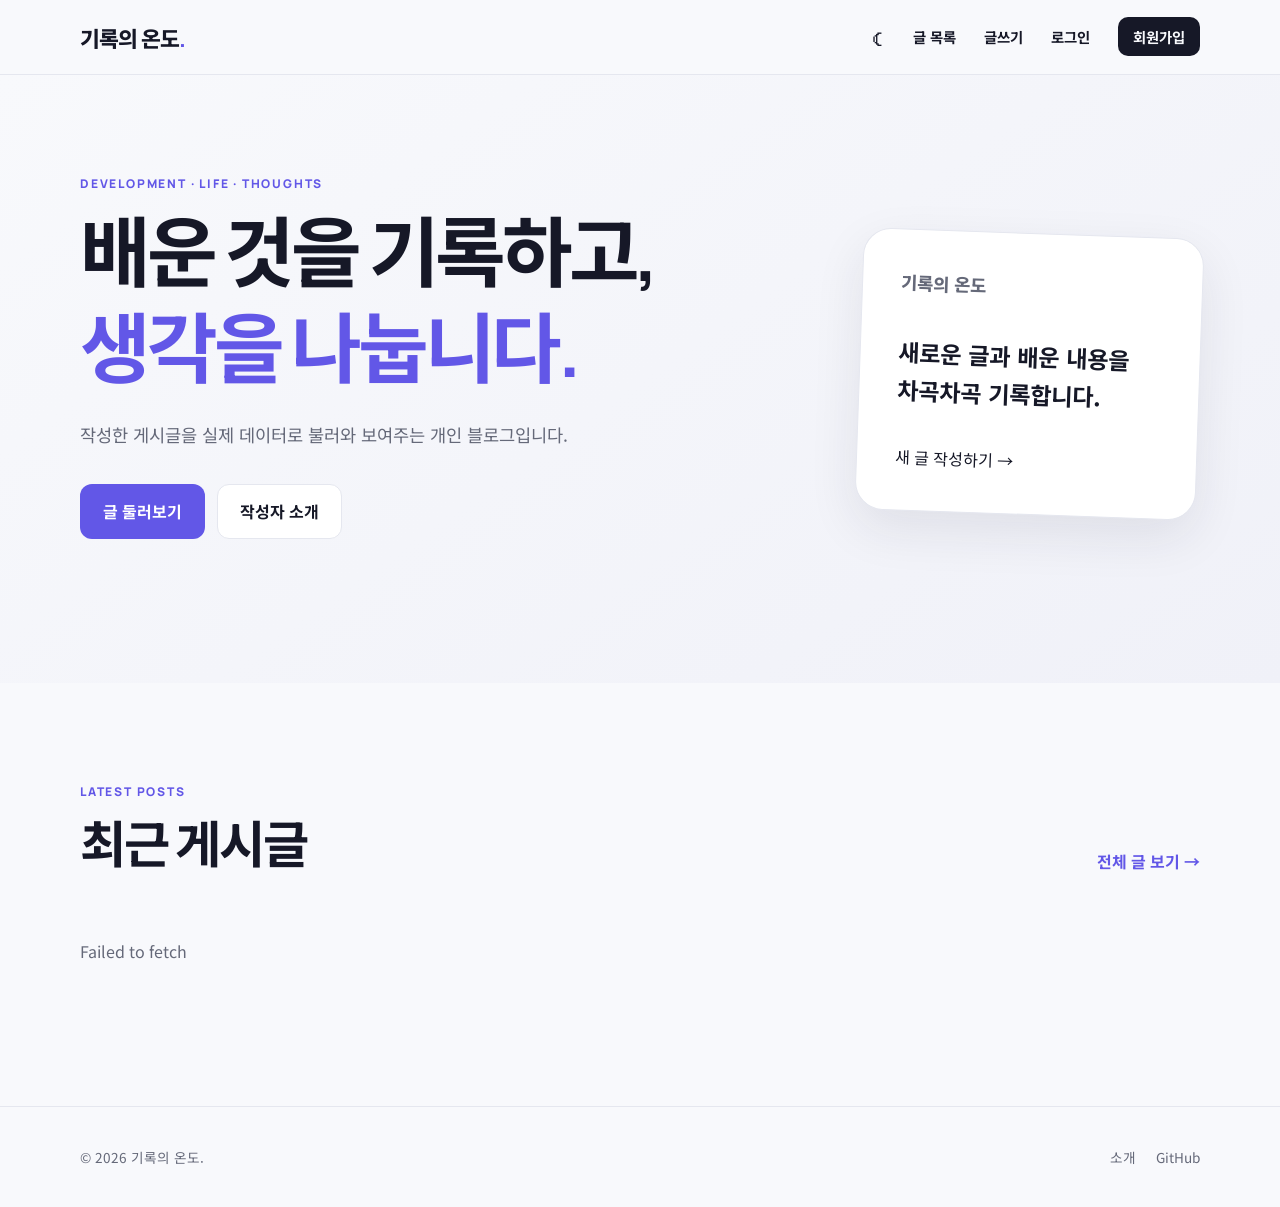
==== commit 04851c17: "Improve page speed with local caching" ====
--- a/index.html
+++ b/index.html
@@ -1 +1,16 @@
-<!doctype html><html lang="ko"><head><meta charset="UTF-8"><meta name="viewport" content="width=device-width,initial-scale=1"><meta name="description" content="개발과 일상의 배움을 기록하는 김개발의 블로그"><title>기록의 온도 | 김개발 블로그</title><link rel="stylesheet" href="css/style.css"><script src="js/script.js" defer></script></head><body><a class="skip-link" href="#main">본문으로 바로가기</a><div data-header></div><main id="main"><section class="blog-hero"><div class="container blog-hero-grid"><div><p class="blog-kicker">DEVELOPMENT · LIFE · THOUGHTS</p><h1>배운 것을 기록하고,<br><span>생각을 나눕니다.</span></h1><p>프론트엔드 개발 과정에서 얻은 지식과 일상의 작은 발견을 차곡차곡 기록하는 공간입니다.</p><div class="hero-actions"><a class="button primary" href="posts.html">글 둘러보기</a><a class="button secondary" href="profile.html">작성자 소개</a></div></div><div class="hero-note"><p>오늘의 문장</p><blockquote>완벽한 시작보다<br>꾸준한 기록이 더 멀리 간다.</blockquote><span>2026. 09. 08</span></div></div></section><section class="blog-section"><div class="container"><div class="blog-section-head"><div><p class="blog-kicker">LATEST POSTS</p><h2>최근 게시글</h2></div><a href="posts.html">전체 글 보기 →</a></div><div class="post-grid"><article class="post-card featured"><a href="post-detail.html"><div class="post-cover cover-purple"><span>JavaScript</span></div><div class="post-content"><p class="post-meta">개발 · 2026. 09. 08 · 6분</p><h3>좋은 JavaScript 코드를 만드는 작은 습관들</h3><p>읽기 쉽고 유지보수하기 좋은 코드를 위해 실무에서 지키고 있는 원칙을 정리했습니다.</p><div class="post-author"><img src="assets/images/profile.jpeg" alt=""><span>김개발</span></div></div></a></article><article class="post-card"><a href="post-detail.html"><div class="post-cover cover-blue"><span>CSS</span></div><div class="post-content"><p class="post-meta">개발 · 2026. 09. 03 · 5분</p><h3>반응형 레이아웃을 설계하는 방법</h3><p>모바일부터 데스크톱까지 자연스럽게 이어지는 레이아웃 설계 과정을 소개합니다.</p></div></a></article><article class="post-card"><a href="post-detail.html"><div class="post-cover cover-green"><span>Life</span></div><div class="post-content"><p class="post-meta">일상 · 2026. 08. 27 · 3분</p><h3>꾸준히 기록하는 사람이 되는 법</h3><p>부담 없이 기록을 시작하고 오랫동안 이어가기 위해 찾은 나만의 방법입니다.</p></div></a></article></div></div></section><section class="newsletter"><div class="container newsletter-inner"><div><p class="blog-kicker">NEWSLETTER</p><h2>새로운 글을 놓치지 마세요.</h2><p>한 달에 두 번, 새 글과 유용한 자료를 보내드려요.</p></div><form class="subscribe-form"><label class="sr-only" for="subscribe-email">이메일</label><input id="subscribe-email" type="email" placeholder="이메일 주소" required><button class="button primary" type="submit">구독하기</button></form></div></section></main><div data-footer></div></body></html>
+<!doctype html>
+<html lang="ko">
+<head>
+  <meta charset="UTF-8"><meta name="viewport" content="width=device-width,initial-scale=1">
+  <meta name="description" content="개발과 일상의 배움을 기록하는 kimees200-dev의 블로그">
+  <title>기록의 온도 | kimees200-dev 블로그</title>
+  <link rel="stylesheet" href="css/style.css"><script src="js/script.js" defer></script>
+</head>
+<body><a class="skip-link" href="#main">본문으로 바로가기</a><div data-header></div><main id="main">
+  <section class="blog-hero"><div class="container blog-hero-grid">
+    <div><p class="blog-kicker">DEVELOPMENT · LIFE · THOUGHTS</p><h1>배운 것을 기록하고,<br><span>생각을 나눕니다.</span></h1><p>작성한 게시글을 실제 데이터로 불러와 보여주는 개인 블로그입니다.</p><div class="hero-actions"><a class="button primary" href="posts.html">글 둘러보기</a><a class="button secondary" href="profile.html">작성자 소개</a></div></div>
+    <div class="hero-note"><p>기록의 온도</p><blockquote>새로운 글과 배운 내용을<br>차곡차곡 기록합니다.</blockquote><a href="write.html">새 글 작성하기 →</a></div>
+  </div></section>
+  <section class="blog-section"><div class="container"><div class="blog-section-head"><div><p class="blog-kicker">LATEST POSTS</p><h2>최근 게시글</h2></div><a href="posts.html">전체 글 보기 →</a></div><div class="post-grid"><p class="my-posts-status" role="status">게시글을 불러오는 중입니다.</p></div></div></section>
+</main><div data-footer></div></body>
+</html>
--- a/css/style.css
+++ b/css/style.css
@@ -88,3 +88,10 @@
 .editor-page{padding:70px 0 100px;max-width:850px}.editor-head{display:flex;align-items:end;justify-content:space-between;margin-bottom:40px}.editor-head h1{margin:5px 0 0;font-size:3rem}.editor-head>span{color:var(--muted);font-size:.8rem}.editor-form>label{display:block;margin-bottom:22px}.editor-form label>span{display:block;margin-bottom:8px;font-size:.85rem;font-weight:700}.editor-form input,.editor-form select,.editor-form textarea{width:100%;border:1px solid var(--line);border-radius:10px;padding:13px 15px;background:var(--surface);color:var(--text)}.editor-form .title-input{font-size:1.35rem;font-weight:700}.content-editor{min-height:420px;resize:vertical;line-height:1.8}.editor-actions{display:flex;justify-content:flex-end;gap:10px}
 @media(max-width:800px){.blog-nav{height:68px}.blog-nav-list{display:none;position:absolute;top:68px;left:0;width:100%;margin:0;padding:15px;background:var(--bg);border-bottom:1px solid var(--line);flex-direction:column;align-items:stretch;gap:3px}.blog-nav-list.open{display:flex}.blog-nav-list a{display:block;padding:11px}.blog-hero{padding:65px 0}.blog-hero-grid,.profile-body{grid-template-columns:1fr;gap:35px}.hero-note{transform:none}.post-grid{grid-template-columns:1fr}.newsletter-inner{display:block}.subscribe-form{min-width:0;margin-top:25px}.profile-header,.page-title{padding:60px 0}.profile-header-inner{grid-template-columns:1fr;text-align:center;gap:28px}.profile-header-inner>img{width:210px;height:210px;margin:auto}.profile-header-inner>div>p{margin-inline:auto}.profile-links{justify-content:center;flex-wrap:wrap}.filter-bar{display:block}.filter-tabs{margin-bottom:15px;overflow-x:auto}#post-search{width:100%}.post-list article>a{grid-template-columns:120px 1fr;gap:18px}.list-cover{height:100px}.post-list h2{font-size:1.15rem}.post-list article>a>div:last-child>p:last-child{display:none}.article-cover{height:260px}.article-body{margin:45px auto}.auth-card{padding:30px 24px}.simple-header>a:last-child{font-size:.75rem}.editor-page{padding-top:45px}.content-editor{min-height:330px}}
 @media(max-width:480px){.blog-logo{font-size:1.17rem}.blog-hero h1{font-size:2.45rem}.blog-section{padding:70px 0}.subscribe-form{flex-direction:column}.post-list article>a{grid-template-columns:1fr}.list-cover{height:150px}.article-cover{height:190px;border-radius:15px}.article-header{padding-top:55px}.author-card{align-items:center}.author-card img{width:60px;height:60px}.editor-actions .button{flex:1}}
+.button:disabled{cursor:wait;opacity:.65}
+.nav-logout{padding:0;border:0;background:none;color:inherit;font:inherit;font-weight:700;cursor:pointer}.nav-logout:hover{color:var(--primary)}.nav-logout:disabled{cursor:wait;opacity:.65}
+@media(max-width:800px){.nav-logout{display:block;width:100%;padding:11px 8px;text-align:left}}
+.my-posts-list{display:grid;gap:14px}.my-post-item{display:grid;grid-template-columns:1fr auto;gap:24px;align-items:center;padding:24px;border:1px solid var(--line);border-radius:16px;background:var(--surface)}.my-post-item h3{margin:5px 0 7px}.my-post-item p{margin:0;color:var(--muted);font-size:.87rem}.my-post-actions{display:flex;gap:8px}.my-post-actions a,.my-post-actions button{padding:9px 13px;border:1px solid var(--line);border-radius:9px;background:var(--surface);color:var(--text);font-size:.8rem;font-weight:700;cursor:pointer}.my-post-actions .delete-post{color:#d83c4c}.my-posts-status{padding:25px 0;color:var(--muted)}
+@media(max-width:600px){.my-post-item{grid-template-columns:1fr}.my-post-actions{flex-wrap:wrap}.my-post-actions a,.my-post-actions button{flex:1;text-align:center}}
+.profile-links{align-items:center}.profile-links .button{color:#fff}.my-post-count{display:inline-block;vertical-align:middle;margin-left:8px;padding:5px 10px;border-radius:20px;background:var(--primary);color:#fff;font-size:.78rem;letter-spacing:0}.manage-description{margin:-25px 0 0;color:var(--muted)}#my-posts-section{scroll-margin-top:80px}
+@media(max-width:800px){.manage-description{margin:-18px 0 20px}.blog-section-head{align-items:flex-start}.profile-links .button{width:100%}}
